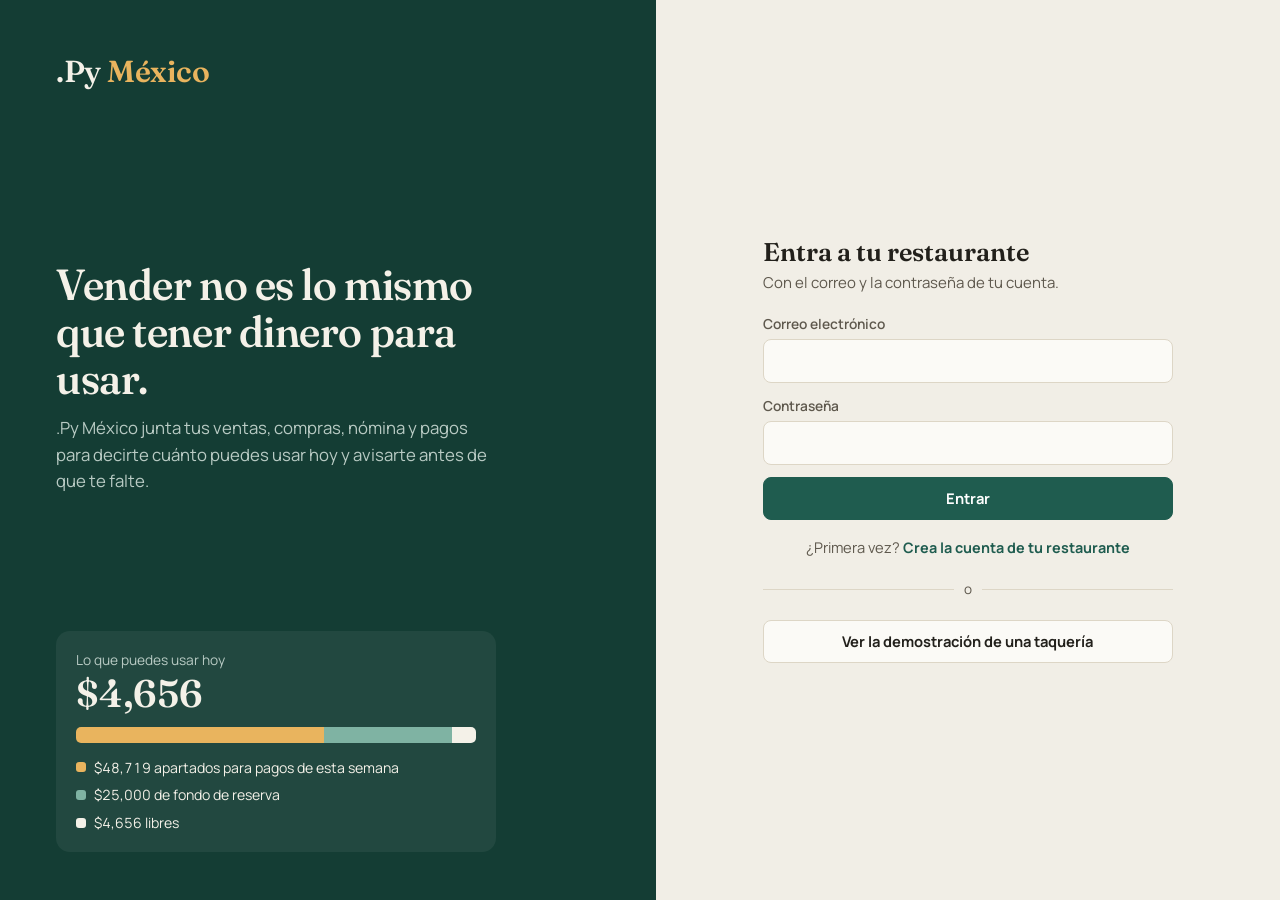
==== index.html @ a59d4139 "App Nueva" ====
<!doctype html>
<html lang="es">
<head>
<meta charset="utf-8">
<meta name="viewport" content="width=device-width, initial-scale=1, viewport-fit=cover">
<title>.Py México</title>
<meta name="description" content="Administración y claridad financiera para restaurantes pequeños: cuánto puedes usar hoy, qué pagos vienen y cuándo podría faltarte efectivo.">
<meta name="theme-color" content="#143D34">
<link rel="manifest" href="manifest.webmanifest">
<link rel="icon" href="icons/favicon.svg" type="image/svg+xml">
<link rel="icon" href="icons/icon-192.png" type="image/png" sizes="192x192">
<link rel="apple-touch-icon" href="icons/apple-touch-icon.png">
<meta name="apple-mobile-web-app-capable" content="yes">
<meta name="mobile-web-app-capable" content="yes">
<meta name="apple-mobile-web-app-status-bar-style" content="black-translucent">
<meta name="apple-mobile-web-app-title" content=".Py México">
<link rel="preload" href="fonts/manrope.woff2" as="font" type="font/woff2" crossorigin>
<link rel="preload" href="fonts/fraunces.woff2" as="font" type="font/woff2" crossorigin>
<link rel="stylesheet" href="styles.css?v=1">
</head>
<body>
<div id="app"><p style="padding:40px;font-family:system-ui">Cargando .Py México…</p></div>
<noscript><p style="padding:40px;font-family:system-ui">Para usar .Py México necesitas activar JavaScript en tu navegador.</p></noscript>
<script src="config.js?v=1"></script>
<script src="app.js?v=1"></script>
</body>
</html>
---- styles.css ----
/* .Py México · estilos de la app */
@font-face{font-family:"Fraunces";src:url("fonts/fraunces.woff2") format("woff2");font-weight:100 900;font-display:swap}
@font-face{font-family:"Manrope";src:url("fonts/manrope.woff2") format("woff2");font-weight:200 800;font-display:swap}

:root{
  --bg:#F1EEE6; --paper:#FBFAF6; --paper-2:#F5F2EA; --ink:#22201B; --soft:#5E584D; --line:#DDD6C6; --line-2:#E9E3D6;
  --bosque:#1F5C4F; --bosque-2:#174A3F; --noche:#143D34; --menta:#D9E7E1; --menta-2:#EAF2EE;
  --ocre:#C98A2B; --ocre-soft:#F4E6CC; --ocre-ink:#8A5B12;
  --arcilla:#9C3D2C; --arcilla-soft:#F3DCD5;
  --ok:#2F7A55; --ok-soft:#DDEDE3;
  --on-dark:#F4F1E8; --on-dark-soft:#B9CBC4;
  --off:#D3CCBB;
  --radius:10px;
  --serif:"Fraunces",Georgia,"Times New Roman",serif;
  --sans:"Manrope",system-ui,-apple-system,"Segoe UI",Roboto,Arial,sans-serif;
  color-scheme:light;
}
@media (prefers-color-scheme:dark){
  :root:not([data-theme="light"]){
    --bg:#16140F; --paper:#1F1C16; --paper-2:#26221B; --ink:#EFEADF; --soft:#B3AA98; --line:#3A3428; --line-2:#2E291F;
    --bosque:#5BA18F; --bosque-2:#4C9284; --noche:#0F2B25; --menta:#1E3A33; --menta-2:#1A2F2A;
    --ocre:#E2A94C; --ocre-soft:#3A2F1C; --ocre-ink:#F0C47A;
    --arcilla:#E07B66; --arcilla-soft:#3E2620; --ok:#6CC08F; --ok-soft:#1E3427; --off:#4A4337; color-scheme:dark;
  }
}
:root[data-theme="dark"]{
  --bg:#16140F; --paper:#1F1C16; --paper-2:#26221B; --ink:#EFEADF; --soft:#B3AA98; --line:#3A3428; --line-2:#2E291F;
  --bosque:#5BA18F; --bosque-2:#4C9284; --noche:#0F2B25; --menta:#1E3A33; --menta-2:#1A2F2A;
  --ocre:#E2A94C; --ocre-soft:#3A2F1C; --ocre-ink:#F0C47A;
  --arcilla:#E07B66; --arcilla-soft:#3E2620; --ok:#6CC08F; --ok-soft:#1E3427; --off:#4A4337; color-scheme:dark;
}

*,*::before,*::after{box-sizing:border-box}
html{-webkit-text-size-adjust:100%;height:100%}
body{margin:0;min-height:100%;background:var(--bg);color:var(--ink);font-family:var(--sans);font-size:15px;line-height:1.55;font-variant-numeric:tabular-nums;-webkit-font-smoothing:antialiased}
h1,h2,h3,h4{margin:0;font-weight:650;line-height:1.2}
h1{font-family:var(--serif);font-weight:560;font-size:1.85rem;letter-spacing:-.01em;font-variation-settings:"opsz" 72,"SOFT" 30}
h2{font-size:1.06rem}
h3{font-size:.98rem}
p{margin:0}
a{color:var(--bosque)}
button,input,select,textarea{font:inherit;color:inherit}
:focus-visible{outline:2px solid var(--ocre);outline-offset:2px}
.serif{font-family:var(--serif);font-variation-settings:"opsz" 96,"SOFT" 40}
.muted{color:var(--soft)}
.small{font-size:.875rem}
.hint{font-size:.84rem;color:var(--soft)}
.right{text-align:right}
.mt{margin-top:12px}
.mt2{margin-top:20px}
.stack{display:flex;flex-direction:column;gap:12px}
.row{display:flex;gap:10px;align-items:center;flex-wrap:wrap}
.spacer{flex:1}
.up{color:var(--ok)} .down{color:var(--arcilla)}
.sr{position:absolute;width:1px;height:1px;overflow:hidden;clip:rect(0 0 0 0)}

/* ---------- Estructura ---------- */
.app{display:grid;grid-template-columns:250px minmax(0,1fr);min-height:100vh}
.side{background:var(--noche);color:var(--on-dark);padding:20px 12px 16px;display:flex;flex-direction:column;gap:14px;position:sticky;top:0;height:100vh;overflow-y:auto}
.brand{font-family:var(--serif);font-weight:600;font-size:1.45rem;letter-spacing:-.01em;padding:2px 10px 6px;display:flex;align-items:baseline;gap:6px;color:var(--on-dark)}
.brand b{font-weight:600;color:#E9B45E}
.rest-card{margin:0 4px;padding:10px 12px;border-radius:10px;background:rgba(255,255,255,.06);display:flex;gap:10px;align-items:center}
.rest-card .mono{width:34px;height:34px;border-radius:8px;background:#E9B45E;color:#143D34;font-weight:800;display:flex;align-items:center;justify-content:center;font-size:.9rem;flex:none}
.rest-card b{display:block;font-size:.92rem;line-height:1.25}
.rest-card span{font-size:.78rem;color:var(--on-dark-soft)}
.nav{display:flex;flex-direction:column;gap:12px}
.navgroup{display:flex;flex-direction:column;gap:1px}
.navgroup>span{font-size:.76rem;color:var(--on-dark-soft);padding:0 12px 4px;font-weight:600}
.navbtn{all:unset;box-sizing:border-box;cursor:pointer;display:flex;align-items:center;gap:11px;padding:8px 12px;border-radius:8px;color:var(--on-dark);font-size:.94rem}
.navbtn svg{width:19px;height:19px;flex:none;opacity:.85}
.navbtn:hover{background:rgba(255,255,255,.07)}
.navbtn:focus-visible{outline:2px solid #E9B45E;outline-offset:-2px}
.navbtn[aria-current="page"]{background:#F4F1E8;color:#143D34;font-weight:700}
.navbtn[aria-current="page"] svg{opacity:1}
.navbtn .count{margin-left:auto;font-size:.72rem;background:#E07B66;color:#fff;border-radius:10px;padding:0 7px;font-weight:700;line-height:18px}
.side-foot{margin-top:auto;padding:10px 12px 0;border-top:1px solid rgba(255,255,255,.1);font-size:.82rem;color:var(--on-dark-soft);display:flex;align-items:center;gap:8px}
.sync{display:inline-flex;align-items:center;gap:6px}
.sync i{width:8px;height:8px;border-radius:50%;background:#7FC4A0;display:inline-block}
.sync.saving i{background:#E9B45E}
.sync.off i{background:#E07B66}

main{padding:28px 36px 64px;min-width:0;max-width:1240px;width:100%}
.top{display:flex;justify-content:space-between;align-items:flex-end;gap:16px;flex-wrap:wrap;margin-bottom:22px}
.top .sub{color:var(--soft);margin-top:4px;font-size:.94rem}
.top .actions{display:flex;gap:8px;flex-wrap:wrap}
.content{display:flex;flex-direction:column;gap:22px}
.banner{display:flex;gap:12px;align-items:center;flex-wrap:wrap;padding:10px 14px;border-radius:10px;background:var(--menta-2);border:1px solid var(--menta);font-size:.9rem;margin-bottom:18px}
.banner.warn{background:var(--ocre-soft);border-color:transparent}
.banner .spacer{flex:1}
.banner>svg{width:22px;height:22px;flex:none;color:var(--bosque)}
.banner.warn>svg{color:var(--ocre-ink)}

/* ---------- Bloques ---------- */
.panel{background:var(--paper);border:1px solid var(--line);border-radius:var(--radius);padding:20px 22px}
.panel.flat{background:transparent;border:none;padding:0}
.ph{display:flex;justify-content:space-between;align-items:flex-start;gap:12px;flex-wrap:wrap;margin-bottom:14px}
.ph p{color:var(--soft);font-size:.9rem;margin-top:3px;max-width:62ch}
.grid2{display:grid;grid-template-columns:repeat(2,minmax(0,1fr));gap:22px}
.grid3{display:grid;grid-template-columns:repeat(3,minmax(0,1fr));gap:22px}
.g57{display:grid;grid-template-columns:minmax(0,5fr) minmax(0,7fr);gap:22px}
.g75{display:grid;grid-template-columns:minmax(0,7fr) minmax(0,5fr);gap:22px}
.g48{display:grid;grid-template-columns:minmax(0,4fr) minmax(0,8fr);gap:22px;align-items:start}

/* ---------- Botones ---------- */
.btn{appearance:none;display:inline-flex;align-items:center;justify-content:center;gap:8px;border:1px solid var(--bosque);background:var(--bosque);color:#fff;padding:9px 16px;border-radius:8px;font-weight:700;cursor:pointer;font-size:.92rem;white-space:nowrap;text-decoration:none;line-height:1.3}
.btn svg{width:17px;height:17px}
.btn:hover{background:var(--bosque-2);border-color:var(--bosque-2)}
:root[data-theme="dark"] .btn:not(.sec):not(.danger):not(.ghost){color:#0F1D19}
@media (prefers-color-scheme:dark){:root:not([data-theme="light"]) .btn:not(.sec):not(.danger):not(.ghost){color:#0F1D19}}
.btn.sec{background:var(--paper);color:var(--ink);border-color:var(--line)}
.btn.sec:hover{background:var(--paper-2)}
.btn.sm{padding:5px 11px;font-size:.84rem;font-weight:600}
.btn.danger{background:transparent;color:var(--arcilla);border-color:var(--line)}
.btn.danger:hover{background:var(--arcilla-soft)}
.btn.ghost{background:transparent;border-color:transparent;color:var(--bosque)}
.btn[disabled]{opacity:.55;cursor:default}
.linkbtn{all:unset;cursor:pointer;color:var(--bosque);font-weight:700;font-size:.9rem}
.linkbtn:hover{text-decoration:underline}
.linkbtn:focus-visible{outline:2px solid var(--ocre);outline-offset:2px}
.badge{display:inline-block;min-width:20px;padding:0 6px;border-radius:10px;background:var(--ocre);color:#fff;font-size:.74rem;line-height:19px;text-align:center;font-weight:700}
.badge.bad{background:var(--arcilla)}

/* ---------- Pestañas ---------- */
.tabs{display:flex;gap:6px;margin-bottom:4px;overflow-x:auto;scrollbar-width:none;padding-bottom:2px}
.tab{all:unset;cursor:pointer;padding:7px 14px;color:var(--soft);font-weight:600;border-radius:999px;white-space:nowrap;font-size:.92rem;border:1px solid transparent}
.tab:hover{background:var(--paper-2)}
.tab[aria-selected="true"]{color:var(--ink);background:var(--paper);border-color:var(--line)}
.tab:focus-visible{outline:2px solid var(--ocre)}
.seg{display:inline-flex;border:1px solid var(--line);border-radius:8px;overflow:hidden;background:var(--paper)}
.seg button{all:unset;cursor:pointer;padding:5px 12px;font-size:.84rem;color:var(--soft);font-weight:600}
.seg button+button{border-left:1px solid var(--line)}
.seg button[aria-pressed="true"]{background:var(--menta);color:var(--ink)}

/* ---------- Formularios ---------- */
form.fields{display:grid;grid-template-columns:repeat(auto-fill,minmax(180px,1fr));gap:12px 14px;align-items:end}
form.fields .wide{grid-column:1/-1}
label{display:flex;flex-direction:column;gap:5px;font-size:.86rem;color:var(--soft);font-weight:600}
input,select,textarea{border:1px solid var(--line);background:var(--paper);border-radius:8px;padding:9px 11px;font-size:.96rem;color:var(--ink);width:100%;min-height:40px;font-weight:500}
textarea{min-height:96px;resize:vertical}
input:focus,select:focus,textarea:focus{border-color:var(--bosque);outline:none;box-shadow:0 0 0 3px var(--menta)}
input[type=radio],input[type=checkbox]{width:auto;min-height:0;accent-color:var(--bosque)}
.form-actions{display:flex;gap:8px;align-items:end;flex-wrap:wrap}
.money-in{font-family:var(--serif);font-size:1.5rem;font-weight:600;padding:8px 12px}
.error{color:var(--arcilla);font-size:.88rem;font-weight:600}

/* ---------- Tablas ---------- */
.tablewrap{overflow-x:auto}
table.t{width:100%;border-collapse:collapse;font-size:.92rem}
.t th{text-align:left;font-weight:700;color:var(--soft);font-size:.8rem;padding:8px 10px;border-bottom:1px solid var(--line);white-space:nowrap}
.t td{padding:10px;border-bottom:1px solid var(--line-2);vertical-align:middle}
.t tbody tr:last-child td{border-bottom:none}
.t .num{text-align:right;white-space:nowrap}
.t tfoot td{font-weight:700;border-top:2px solid var(--line);border-bottom:none}
.t input{padding:6px 8px;max-width:120px;min-height:34px}
.acts{display:flex;gap:6px;justify-content:flex-end;flex-wrap:wrap}

/* ---------- Etiquetas ---------- */
.tag{display:inline-block;font-size:.77rem;padding:1px 9px;border-radius:999px;background:var(--paper-2);border:1px solid var(--line);color:var(--soft);white-space:nowrap;font-weight:600}
.tag.ok{background:var(--ok-soft);border-color:transparent;color:var(--ok)}
.tag.warn{background:var(--ocre-soft);border-color:transparent;color:var(--ocre-ink)}
.tag.bad{background:var(--arcilla-soft);border-color:transparent;color:var(--arcilla)}
.tag.acc{background:var(--menta);border-color:transparent;color:var(--bosque)}

/* ---------- Vacíos ---------- */
.empty{padding:28px 12px;text-align:center;color:var(--soft);display:flex;flex-direction:column;align-items:center;gap:6px}
.empty svg{width:76px;height:76px;color:var(--bosque);opacity:.85;margin-bottom:4px}
.empty b{color:var(--ink);font-size:1rem}
.empty p{max-width:44ch}

/* ---------- Inicio: la caja ---------- */
.hello{display:flex;align-items:flex-end;justify-content:space-between;gap:12px;flex-wrap:wrap}
.caja{background:var(--noche);color:var(--on-dark);border-radius:16px;padding:26px 30px 24px;display:grid;grid-template-columns:minmax(0,1fr) 230px;gap:28px}
.caja .k{color:var(--on-dark-soft);font-size:.95rem;font-weight:600}
.caja .big{font-family:var(--serif);font-weight:600;font-size:clamp(2.6rem,5.5vw,4.2rem);line-height:1;letter-spacing:-.02em;margin:6px 0 10px;font-variation-settings:"opsz" 144,"SOFT" 50}
.caja .big.neg{color:#F0A08F}
.caja .why{font-size:.98rem;color:var(--on-dark);max-width:52ch;line-height:1.5}
.caja .why b{color:#fff}
.sobres{margin-top:22px}
.sobres .bar{display:flex;height:44px;border-radius:8px;overflow:hidden;background:rgba(255,255,255,.08)}
.sobres .bar span{display:block;height:100%;min-width:3px}
.sobres .s-pagos{background:#E9B45E}
.sobres .s-fondo{background:#7FB3A3}
.sobres .s-libre{background:#F4F1E8}
.sobres .s-falta{background:repeating-linear-gradient(135deg,#E07B66 0 6px,#C9604C 6px 12px)}
.sobres .legend{display:grid;grid-template-columns:repeat(3,minmax(0,1fr));gap:10px;margin-top:12px}
.sobres .legend div{font-size:.84rem;color:var(--on-dark-soft);line-height:1.35;padding-left:12px;border-left:3px solid}
.sobres .legend b{display:block;color:var(--on-dark);font-size:1.02rem;font-weight:700}
.sobres .total{font-size:.86rem;color:var(--on-dark-soft);margin-bottom:8px}
.semaforo{display:flex;flex-direction:column;gap:14px;border-left:1px solid rgba(255,255,255,.12);padding-left:26px}
.luz{display:flex;gap:14px;align-items:center}
.poste{background:#0B231E;border-radius:22px;padding:8px 7px;display:flex;flex-direction:column;gap:6px;flex:none}
.poste i{width:20px;height:20px;border-radius:50%;background:#28403A;display:block}
.s-verde .poste i.v{background:#7FD3A0;box-shadow:0 0 12px rgba(127,211,160,.55)}
.s-amarillo .poste i.a{background:#F2C066;box-shadow:0 0 12px rgba(242,192,102,.55)}
.s-rojo .poste i.r{background:#F08A74;box-shadow:0 0 12px rgba(240,138,116,.55)}
.luz strong{font-family:var(--serif);font-size:1.45rem;font-weight:600;display:block;line-height:1.1}
.luz span{font-size:.86rem;color:var(--on-dark-soft)}
.semaforo p{font-size:.88rem;color:var(--on-dark);line-height:1.45}
.retiro{background:rgba(255,255,255,.07);border-radius:10px;padding:12px 14px}
.retiro span{font-size:.82rem;color:var(--on-dark-soft);display:block}
.retiro b{font-family:var(--serif);font-size:1.5rem;font-weight:600;display:block;margin:2px 0}
.retiro button{all:unset;cursor:pointer;color:#E9B45E;font-weight:700;font-size:.86rem}
.retiro p{font-size:.8rem;color:var(--on-dark-soft)}
.explica{margin-top:16px;font-size:.88rem}
.explica summary{cursor:pointer;color:#E9B45E;font-weight:700;list-style:none;display:inline-flex;gap:6px;align-items:center}
.explica summary::-webkit-details-marker{display:none}
.explica summary::before{content:"?";width:18px;height:18px;border-radius:50%;border:1.5px solid currentColor;display:inline-flex;align-items:center;justify-content:center;font-size:.72rem}
.explica[open] summary{margin-bottom:8px}
.explica ul{margin:0;padding-left:18px;color:var(--on-dark);max-width:80ch}
.explica li{margin:3px 0}

/* que significa (paneles claros) */
.qs{font-size:.88rem;margin-top:12px}
.qs summary{cursor:pointer;color:var(--bosque);font-weight:700;list-style:none;display:inline-flex;gap:6px;align-items:center}
.qs summary::-webkit-details-marker{display:none}
.qs summary::before{content:"?";width:18px;height:18px;border-radius:50%;border:1.5px solid currentColor;display:inline-flex;align-items:center;justify-content:center;font-size:.72rem}
.qs[open] summary{margin-bottom:6px}
.qs p,.qs li{color:var(--soft)}
.qs ul{margin:0;padding-left:18px}

/* ---------- Alerta ---------- */
.alerta{background:var(--paper);border:1px solid var(--line);border-radius:var(--radius);overflow:hidden}
.alerta .ah{display:flex;gap:16px;padding:18px 22px;align-items:flex-start;border-left:5px solid var(--ocre)}
.alerta.bad .ah{border-left-color:var(--arcilla)}
.alerta .ico{width:40px;height:40px;border-radius:50%;background:var(--ocre-soft);color:var(--ocre-ink);display:flex;align-items:center;justify-content:center;flex:none}
.alerta.bad .ico{background:var(--arcilla-soft);color:var(--arcilla)}
.alerta .ico svg{width:22px;height:22px}
.alerta h3{font-family:var(--serif);font-size:1.25rem;font-weight:600}
.alerta .causas{display:flex;gap:8px;flex-wrap:wrap;margin-top:10px}
.alerta .causas span{font-size:.84rem;background:var(--paper-2);border:1px solid var(--line);border-radius:8px;padding:4px 10px}
.opciones{border-top:1px solid var(--line);background:var(--paper-2);padding:14px 22px 16px}
.opciones h4{font-size:.9rem;margin-bottom:8px}
.opcion{display:grid;grid-template-columns:minmax(0,1fr) auto auto;gap:12px;align-items:center;padding:9px 0;border-top:1px solid var(--line-2);font-size:.93rem}
.opcion:first-of-type{border-top:none}

/* ---------- Lo que viene ---------- */
.viene{list-style:none;margin:0;padding:0;position:relative}
.viene>li{display:grid;grid-template-columns:62px minmax(0,1fr);gap:14px;padding:0 0 14px;position:relative}
.viene>li::before{content:"";position:absolute;left:30px;top:44px;bottom:0;border-left:2px dotted var(--line)}
.viene>li:last-child::before{display:none}
.dia{width:62px;text-align:center;border-radius:10px;border:1px solid var(--line);background:var(--paper-2);padding:5px 0 6px;line-height:1.1;align-self:start}
.dia b{display:block;font-family:var(--serif);font-size:1.35rem;font-weight:600}
.dia span{font-size:.72rem;color:var(--soft);font-weight:700}
.dia.hoy{background:var(--bosque);border-color:var(--bosque);color:#fff}
.dia.hoy span{color:#D9E7E1}
.dia.venc{background:var(--arcilla-soft);border-color:transparent;color:var(--arcilla)}
.dia.venc span{color:var(--arcilla)}
.dia-items{display:flex;flex-direction:column;gap:6px;padding-top:2px}
.pitem{display:grid;grid-template-columns:minmax(0,1fr) auto auto;gap:10px;align-items:center}
.pitem .what{min-width:0}
.pitem .what div{white-space:nowrap;overflow:hidden;text-overflow:ellipsis;font-weight:600;font-size:.93rem}
.pitem .what span{font-size:.79rem;color:var(--soft)}
.pitem .amt{font-weight:700;white-space:nowrap}
.dia-tot{font-size:.8rem;color:var(--soft)}

/* ---------- Gráficas ---------- */
.chart{width:100%;height:auto;display:block;overflow:visible}
.chart text{font-family:var(--sans);font-size:11px;fill:var(--soft)}
.chart .lbl{font-size:12px;fill:var(--ink);font-weight:700}
.chart .lbl-soft{font-size:11px;fill:var(--soft)}
.legend{display:flex;gap:16px;font-size:.82rem;color:var(--soft);margin-top:6px;flex-wrap:wrap}
.legend i{display:inline-block;width:16px;height:0;border-top:2.5px solid;vertical-align:middle;margin-right:6px}
.legend i.sq{width:12px;height:12px;border:none;border-radius:3px}
.lectura{font-size:.95rem;margin-top:10px;padding:10px 14px;background:var(--paper-2);border-radius:8px;border-left:3px solid var(--bosque)}
.lectura.warn{border-left-color:var(--ocre)}
.lectura.bad{border-left-color:var(--arcilla)}

/* ---------- Tarjetas de dato ---------- */
.dato{display:flex;flex-direction:column;gap:2px}
.dato .label{color:var(--soft);font-size:.88rem;font-weight:600;display:flex;gap:8px;align-items:center}
.dato .label svg{width:18px;height:18px;color:var(--bosque)}
.dato .value{font-family:var(--serif);font-size:1.8rem;font-weight:600;line-height:1.15;margin-top:4px}
.dato .note{font-size:.86rem;color:var(--soft)}
.spark{display:flex;align-items:flex-end;gap:3px;height:34px;margin-top:10px}
.spark i{flex:1;background:var(--off);border-radius:2px 2px 0 0;display:block}
.spark i.on{background:var(--bosque)}

.progress{height:12px;background:var(--paper-2);border:1px solid var(--line);border-radius:999px;overflow:hidden}
.progress span{display:block;height:100%;background:var(--bosque);border-radius:999px}

.aviso{border:1px solid var(--line);border-left:4px solid var(--ocre);border-radius:8px;padding:11px 15px;font-size:.9rem;background:var(--paper)}
.aviso.info{border-left-color:var(--bosque)}

/* ---------- Primeros pasos / recorrido ---------- */
.pasos{list-style:none;margin:14px 0 0;padding:0;counter-reset:p}
.pasos li{display:grid;grid-template-columns:30px minmax(0,1fr) auto;gap:12px;align-items:center;padding:9px 0;border-top:1px solid var(--line-2)}
.pasos li:first-child{border-top:none}
.pasos .n{width:28px;height:28px;border-radius:50%;border:1.5px solid var(--line);display:flex;align-items:center;justify-content:center;font-weight:800;font-size:.85rem;color:var(--soft)}
.pasos li.done .n{background:var(--bosque);border-color:var(--bosque);color:#fff}
.pasos li.done .t{color:var(--soft);text-decoration:line-through}
.tour{position:fixed;z-index:70;right:24px;bottom:24px;width:min(380px,calc(100vw - 32px));background:var(--paper);border:1px solid var(--line);border-radius:12px;padding:18px 20px;box-shadow:0 12px 40px rgba(20,30,25,.22)}
.tour .step{font-size:.8rem;color:var(--soft);font-weight:700}
.tour h3{font-family:var(--serif);font-size:1.2rem;margin:4px 0 6px}
.tour p{font-size:.92rem;color:var(--ink)}
.tour .row{margin-top:14px}
.tour-on{outline:3px solid var(--ocre);outline-offset:4px;border-radius:14px}

/* ---------- Ticket (corte y pedidos) ---------- */
.ticket{background:#FFFEFA;color:#2A2620;border:1px solid #E4DCCB;border-bottom:none;padding:18px 18px 22px;font-family:ui-monospace,"SFMono-Regular",Menlo,Consolas,monospace;font-size:.88rem;position:relative;max-width:420px;margin-bottom:14px}
.ticket::after{content:"";position:absolute;left:-1px;right:-1px;bottom:-10px;height:10px;background:linear-gradient(-45deg,transparent 7px,#FFFEFA 0) 0 0/14px 10px repeat-x,linear-gradient(45deg,transparent 7px,#FFFEFA 0) 0 0/14px 10px repeat-x}
.ticket h4{font-family:inherit;font-size:.95rem;text-align:center;margin-bottom:2px}
.ticket .c{text-align:center;color:#6B6455;font-size:.8rem}
.ticket hr{border:none;border-top:1px dashed #BDB29C;margin:10px 0}
.ticket .l{display:flex;justify-content:space-between;gap:12px;padding:2px 0}
.ticket .l.tot{font-weight:800;font-size:1rem}
.ticket .res{margin-top:10px;text-align:center;font-weight:800;padding:6px;border:1.5px dashed currentColor}
.ticket .res.ok{color:#2F7A55}.ticket .res.bad{color:#9C3D2C}.ticket .res.warn{color:#8A5B12}
.comandas{display:grid;grid-template-columns:repeat(auto-fill,minmax(260px,1fr));gap:18px;align-items:start}
.comandas .ticket{max-width:none;margin-bottom:12px}
.comandas .acts{justify-content:flex-start;margin-top:12px;font-family:var(--sans)}

/* ---------- Calendario ---------- */
.calwrap{overflow-x:auto}
.cal{display:grid;grid-template-columns:repeat(7,minmax(92px,1fr));gap:4px;min-width:680px}
.ch{padding:4px 6px;font-size:.8rem;color:var(--soft);font-weight:700}
.cd{all:unset;box-sizing:border-box;min-height:96px;padding:7px 8px;border-radius:8px;background:var(--paper);border:1px solid var(--line-2);display:flex;flex-direction:column;gap:2px;cursor:pointer;font-size:.78rem;overflow:hidden;position:relative}
.cd:hover{border-color:var(--bosque)}
.cd:focus-visible{outline:2px solid var(--ocre)}
.cd.empty-cell{cursor:default;background:transparent;border-color:transparent}
.cd.past{opacity:.6}
.cd.today{border:2px solid var(--bosque)}
.cd .dn{font-weight:800;font-size:.85rem}
.cd .cam{font-weight:800;font-size:.86rem}
.cd .cc{color:var(--soft);white-space:nowrap;overflow:hidden;text-overflow:ellipsis}
.cd .flag{position:absolute;top:6px;right:6px}
.heat-legend{display:flex;gap:4px;align-items:center;font-size:.8rem;color:var(--soft)}
.heat-legend i{width:18px;height:12px;border-radius:3px;display:inline-block;border:1px solid var(--line-2)}

/* ---------- Comunidad ---------- */
.community{display:grid;grid-template-columns:200px minmax(0,1fr);gap:22px;align-items:start}
.cats{display:flex;flex-direction:column;gap:2px;position:sticky;top:16px}
.cats button{all:unset;cursor:pointer;padding:8px 12px;border-radius:8px;font-size:.92rem;display:flex;justify-content:space-between;font-weight:600;color:var(--soft)}
.cats button:hover{background:var(--paper-2)}
.cats button[aria-pressed="true"]{background:var(--paper);color:var(--ink);border:1px solid var(--line)}
.post{background:var(--paper);border:1px solid var(--line);border-radius:var(--radius);padding:18px 20px}
.post-meta{display:flex;gap:10px;align-items:center;font-size:.84rem;color:var(--soft);margin-bottom:8px}
.post-meta b{color:var(--ink)}
.avatar{width:36px;height:36px;border-radius:50%;background:var(--ocre-soft);color:var(--ocre-ink);display:inline-flex;align-items:center;justify-content:center;font-weight:800;font-size:.8rem;flex:none}
.post h3{font-family:var(--serif);font-size:1.18rem;font-weight:600;margin:2px 0 6px}
.post p.body{white-space:pre-line;max-width:72ch}
.post-actions{display:flex;gap:18px;margin-top:12px;font-size:.88rem;flex-wrap:wrap}
.post-actions button{all:unset;cursor:pointer;color:var(--soft);font-weight:600;display:inline-flex;gap:6px;align-items:center}
.post-actions button svg{width:17px;height:17px}
.post-actions button:hover{color:var(--ink)}
.post-actions button[aria-pressed="true"]{color:var(--bosque)}
.comments{margin-top:12px;border-top:1px solid var(--line-2);padding-top:12px;display:flex;flex-direction:column;gap:12px}
.comment{display:flex;gap:10px;font-size:.93rem}
.comment .who{font-size:.82rem;color:var(--soft)}
.comment .who b{color:var(--ink)}

/* ---------- Mensajes ---------- */
.thread{display:flex;flex-direction:column;gap:10px;max-height:460px;overflow-y:auto;padding:4px}
.msg{max-width:80%;padding:10px 14px;border-radius:12px 12px 12px 4px;font-size:.94rem;background:var(--paper-2);border:1px solid var(--line-2)}
.msg.me{align-self:flex-end;background:var(--menta);border-color:transparent;border-radius:12px 12px 4px 12px}
.msg .when{display:block;font-size:.76rem;color:var(--soft);margin-top:4px}

/* ---------- Simulador ---------- */
.sim{display:grid;grid-template-columns:370px minmax(0,1fr);gap:22px;align-items:start}
fieldset{border:none;border-top:1px solid var(--line-2);margin:0;padding:14px 0 0}
fieldset:first-child{border-top:none;padding-top:0}
legend{font-weight:700;font-size:.93rem;padding:0;margin-bottom:8px;display:flex;gap:8px;align-items:center}
legend svg{width:18px;height:18px;color:var(--bosque)}
.two{display:grid;grid-template-columns:1fr 1fr;gap:8px;align-items:end}
.rangebox{display:flex;gap:12px;align-items:center}
.rangebox input{padding:0;min-height:0;accent-color:var(--bosque);border:none}
.rangebox b{min-width:52px;text-align:right;font-family:var(--serif);font-size:1.1rem}
.veredicto{border-radius:10px;padding:14px 18px;font-family:var(--serif);font-size:1.15rem;font-weight:600;background:var(--paper);border:1px solid var(--line)}
.veredicto.ok{background:var(--ok-soft);border-color:transparent;color:var(--ok)}
.veredicto.bad{background:var(--arcilla-soft);border-color:transparent;color:var(--arcilla)}
.veredicto.warn{background:var(--ocre-soft);border-color:transparent;color:var(--ocre-ink)}
.preview{margin-top:4px;padding:12px 14px;border-radius:12px 12px 12px 4px;background:#DCF3D5;color:#1C2A1A;font-size:.95rem;max-width:52ch}

/* ---------- Login ---------- */
.login{min-height:100vh;display:grid;grid-template-columns:minmax(0,1.05fr) minmax(0,1fr)}
.login-side{background:var(--noche);color:var(--on-dark);padding:48px 56px;display:flex;flex-direction:column;gap:32px;justify-content:space-between}
.login-side .brand{font-size:1.9rem;padding:0}
.login-side h1{font-size:clamp(2rem,3.4vw,3rem);color:var(--on-dark);line-height:1.08;max-width:16ch;margin-top:28px;font-weight:550}
.login-side .lead{font-size:1.05rem;color:var(--on-dark-soft);max-width:44ch;margin-top:14px}
.preview-caja{background:rgba(255,255,255,.06);border-radius:14px;padding:18px 20px;max-width:440px}
.preview-caja .k{font-size:.86rem;color:var(--on-dark-soft)}
.preview-caja .n{font-family:var(--serif);font-size:2.4rem;font-weight:600;line-height:1.1;margin:2px 0 12px}
.preview-caja .bar{display:flex;height:16px;border-radius:5px;overflow:hidden}
.preview-caja .bar span{display:block}
.preview-caja ul{list-style:none;padding:0;margin:14px 0 0;display:flex;flex-direction:column;gap:6px;font-size:.88rem}
.preview-caja li{display:flex;gap:8px;align-items:center}
.preview-caja li i{width:10px;height:10px;border-radius:3px;display:inline-block}
.login-main{display:flex;align-items:center;justify-content:center;padding:40px 24px}
.login-card{width:100%;max-width:410px}
.login-card h2{font-family:var(--serif);font-size:1.6rem;font-weight:600;margin-bottom:4px}
.login-card form{display:flex;flex-direction:column;gap:12px;margin-top:18px}
.login-card .btn{width:100%;padding:11px 16px}
.divider{display:flex;align-items:center;gap:10px;color:var(--soft);font-size:.85rem;margin:20px 0}
.divider::before,.divider::after{content:"";flex:1;border-top:1px solid var(--line)}
.switch{margin-top:16px;font-size:.92rem;color:var(--soft);text-align:center}

/* ---------- Modal y aviso flotante ---------- */
.overlay{position:fixed;inset:0;background:rgba(15,20,18,.5);display:flex;align-items:center;justify-content:center;padding:20px;z-index:80}
.modal{background:var(--paper);border:1px solid var(--line);border-radius:14px;width:100%;max-width:560px;max-height:90vh;overflow:auto;padding:24px}
.modal h2{font-family:var(--serif);font-size:1.35rem;font-weight:600;margin-bottom:12px}
.modal .actions{display:flex;justify-content:flex-end;gap:8px;margin-top:18px;flex-wrap:wrap}
.toast{position:fixed;bottom:24px;left:50%;transform:translateX(-50%);background:var(--ink);color:var(--bg);padding:11px 18px;border-radius:10px;font-size:.93rem;z-index:90;max-width:min(440px,calc(100vw - 32px));font-weight:600}
.avlist{list-style:none;margin:0;padding:0}
.avlist li{display:flex;justify-content:space-between;gap:12px;align-items:center;padding:12px 0 12px 14px;border-top:1px solid var(--line-2);border-left:4px solid var(--line)}
.avlist li:first-child{border-top:none}
.avlist li.av-bad{border-left-color:var(--arcilla)} .avlist li.av-warn{border-left-color:var(--ocre)} .avlist li.av-info{border-left-color:var(--bosque)}

/* ---------- Menú inferior (celular) ---------- */
.bottomnav{display:none}
.sheet .navgroup>span{color:var(--soft)}
.sheet .navbtn{color:var(--ink)}
.sheet .navbtn:hover{background:var(--paper-2)}
.sheet .navbtn[aria-current="page"]{background:var(--menta);color:var(--ink)}

/* ---------- Solo lectura (asesor) ---------- */
.readonly form[data-f]:not([data-f="msg"]):not([data-f="advSession"]) :is(button,input,select,textarea){pointer-events:none;opacity:.55}

/* ---------- Responsivo ---------- */
@media (max-width:1180px){
  .grid3{grid-template-columns:1fr 1fr}
  .sim{grid-template-columns:1fr}
  .caja{grid-template-columns:1fr}
  .semaforo{border-left:none;padding-left:0;border-top:1px solid rgba(255,255,255,.12);padding-top:18px;flex-direction:row;flex-wrap:wrap;align-items:flex-start}
  .semaforo>*{flex:1 1 220px}
}
@media (max-width:900px){
  .app{grid-template-columns:1fr}
  .side{display:none}
  main{padding:18px 16px calc(96px + env(safe-area-inset-bottom,0px))}
  .top{margin-bottom:16px}
  .top .actions .btn.sec{display:none}
  h1{font-size:1.55rem}
  .grid2,.grid3,.g57,.g75,.g48,.community{grid-template-columns:1fr}
  .cats{position:static;flex-direction:row;overflow-x:auto}
  .cats button{white-space:nowrap;gap:8px}
  .caja{padding:22px 18px;border-radius:14px}
  .sobres .legend{grid-template-columns:1fr}
  .panel{padding:16px}
  .login{grid-template-columns:1fr}
  .login-side{padding:28px 22px;gap:20px}
  .login-side h1{margin-top:8px}
  .preview-caja{display:none}
  .opcion{grid-template-columns:1fr}
  .bottomnav{display:grid;grid-template-columns:repeat(5,1fr);position:fixed;left:0;right:0;bottom:0;z-index:60;background:var(--paper);border-top:1px solid var(--line);padding:6px 4px calc(6px + env(safe-area-inset-bottom,0px))}
  .bottomnav button{all:unset;cursor:pointer;display:flex;flex-direction:column;align-items:center;gap:2px;font-size:.7rem;font-weight:700;color:var(--soft);padding:4px 0;position:relative}
  .bottomnav button svg{width:23px;height:23px}
  .bottomnav button[aria-current="page"]{color:var(--bosque)}
  .bottomnav .count{position:absolute;top:0;right:calc(50% - 22px);font-size:.66rem;background:var(--arcilla);color:#fff;border-radius:9px;padding:0 5px;line-height:16px}
  .sheet{position:fixed;inset:auto 0 0 0;z-index:85;background:var(--paper);border-radius:18px 18px 0 0;padding:16px 14px calc(18px + env(safe-area-inset-bottom,0px));max-height:85vh;overflow-y:auto}
  .sheet .nav{display:grid;grid-template-columns:1fr 1fr;gap:4px}
  .sheet .navgroup{display:contents}
  .sheet .navgroup>span{display:none}
  /* tablas como tarjetas */
  table.t.cards thead{display:none}
  table.t.cards,table.t.cards tbody,table.t.cards tr,table.t.cards td,table.t.cards tfoot{display:block;width:100%}
  table.t.cards tr{padding:10px 0;border-bottom:1px solid var(--line)}
  table.t.cards td{border:none;padding:3px 0;display:flex;justify-content:space-between;gap:12px;text-align:right}
  table.t.cards td::before{content:attr(data-label);color:var(--soft);font-size:.82rem;font-weight:600;text-align:left}
  table.t.cards td:first-child{font-weight:700;text-align:left;justify-content:flex-start}
  table.t.cards td:first-child::before{display:none}
  table.t.cards td.acts-cell::before{display:none}
  table.t.cards td.acts-cell{justify-content:flex-start;padding-top:8px}
  table.t.cards .acts{justify-content:flex-start}
  table.t.cards td .num{text-align:right}
  table.t.cards tfoot tr{border-bottom:none}
  table.t.cards input{max-width:140px}
  table.t.cards td:empty{display:none}
  table.t.cards td:first-child{display:block}
  .tour{bottom:calc(84px + env(safe-area-inset-bottom,0px));right:16px}
  .pitem .what div{white-space:normal}
  .viene>li{grid-template-columns:52px minmax(0,1fr);gap:10px}
  .dia{width:52px}
  .viene>li::before{left:25px}
  .banner{font-size:.84rem;padding:8px 12px;flex-wrap:nowrap}
  .banner .spacer{display:none}
}
@media (prefers-reduced-motion:reduce){*{scroll-behavior:auto!important}}
@media print{.side,.bottomnav,.top .actions,.banner,.tabs{display:none!important}.app{display:block}main{padding:0}}
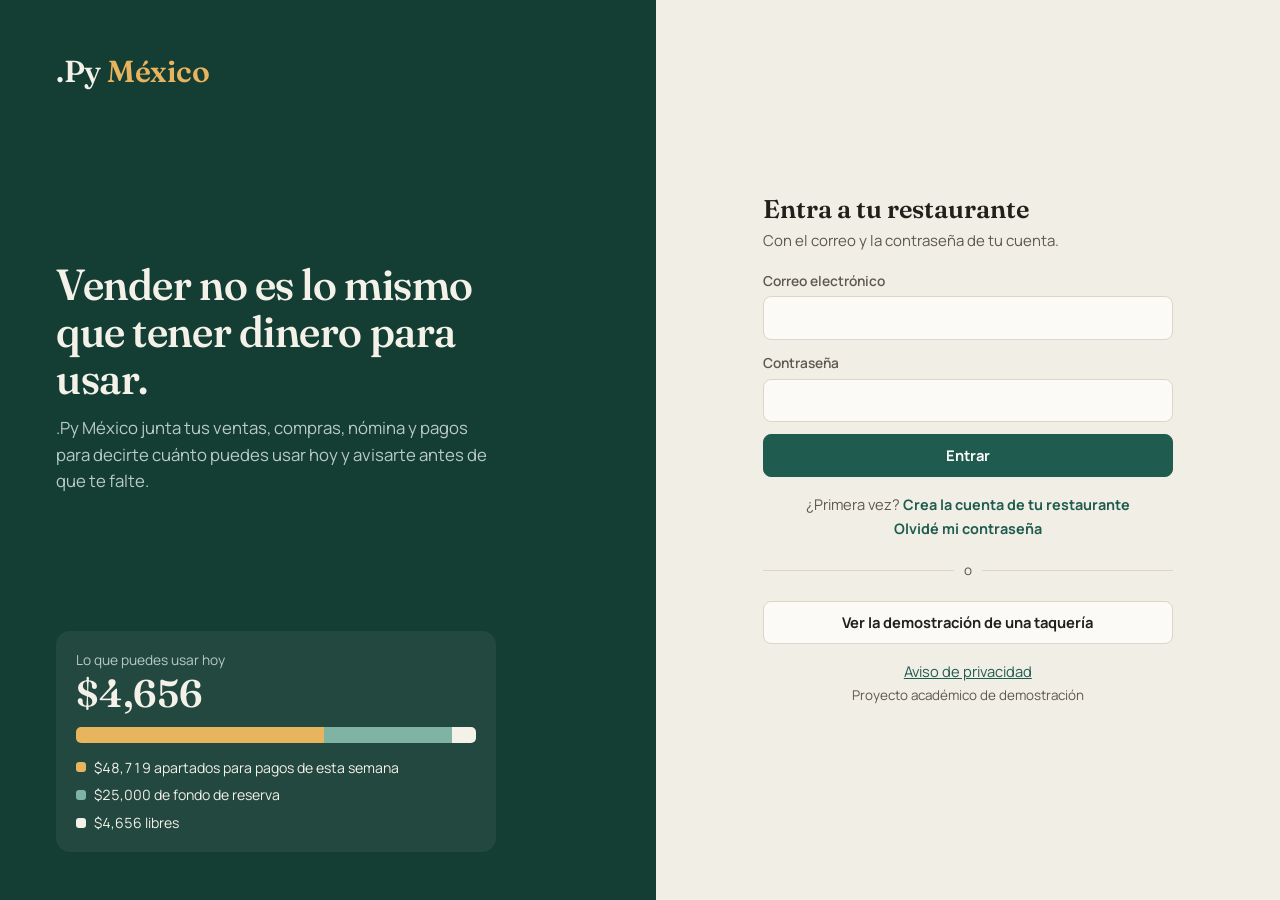
==== commit 7488a7e9: "Admin y asesores" ====
--- a/index.html
+++ b/index.html
@@ -16,12 +16,12 @@
 <meta name="apple-mobile-web-app-title" content=".Py México">
 <link rel="preload" href="fonts/manrope.woff2" as="font" type="font/woff2" crossorigin>
 <link rel="preload" href="fonts/fraunces.woff2" as="font" type="font/woff2" crossorigin>
-<link rel="stylesheet" href="styles.css?v=1">
+<link rel="stylesheet" href="styles.css?v=2">
 </head>
 <body>
 <div id="app"><p style="padding:40px;font-family:system-ui">Cargando .Py México…</p></div>
 <noscript><p style="padding:40px;font-family:system-ui">Para usar .Py México necesitas activar JavaScript en tu navegador.</p></noscript>
-<script src="config.js?v=1"></script>
-<script src="app.js?v=1"></script>
+<script src="config.js?v=2"></script>
+<script src="app.js?v=2"></script>
 </body>
 </html>
--- a/styles.css
+++ b/styles.css
@@ -410,6 +410,14 @@
 .sheet .navbtn{color:var(--ink)}
 .sheet .navbtn:hover{background:var(--paper-2)}
 .sheet .navbtn[aria-current="page"]{background:var(--menta);color:var(--ink)}
+
+/* ---------- Varios ---------- */
+.side-link{color:var(--on-dark-soft);font-size:.8rem;padding:6px 12px 0;text-decoration:none}
+.side-link:hover{color:var(--on-dark);text-decoration:underline}
+label.check{flex-direction:row;align-items:flex-start;gap:10px;color:var(--ink);font-weight:500;font-size:.92rem;padding:5px 0}
+label.check input{margin-top:4px;flex:none}
+label.check a{color:var(--bosque);font-weight:700}
+.aviso>svg{width:18px;height:18px;vertical-align:-3px;margin-right:4px;color:var(--bosque)}
 
 /* ---------- Solo lectura (asesor) ---------- */
 .readonly form[data-f]:not([data-f="msg"]):not([data-f="advSession"]) :is(button,input,select,textarea){pointer-events:none;opacity:.55}
